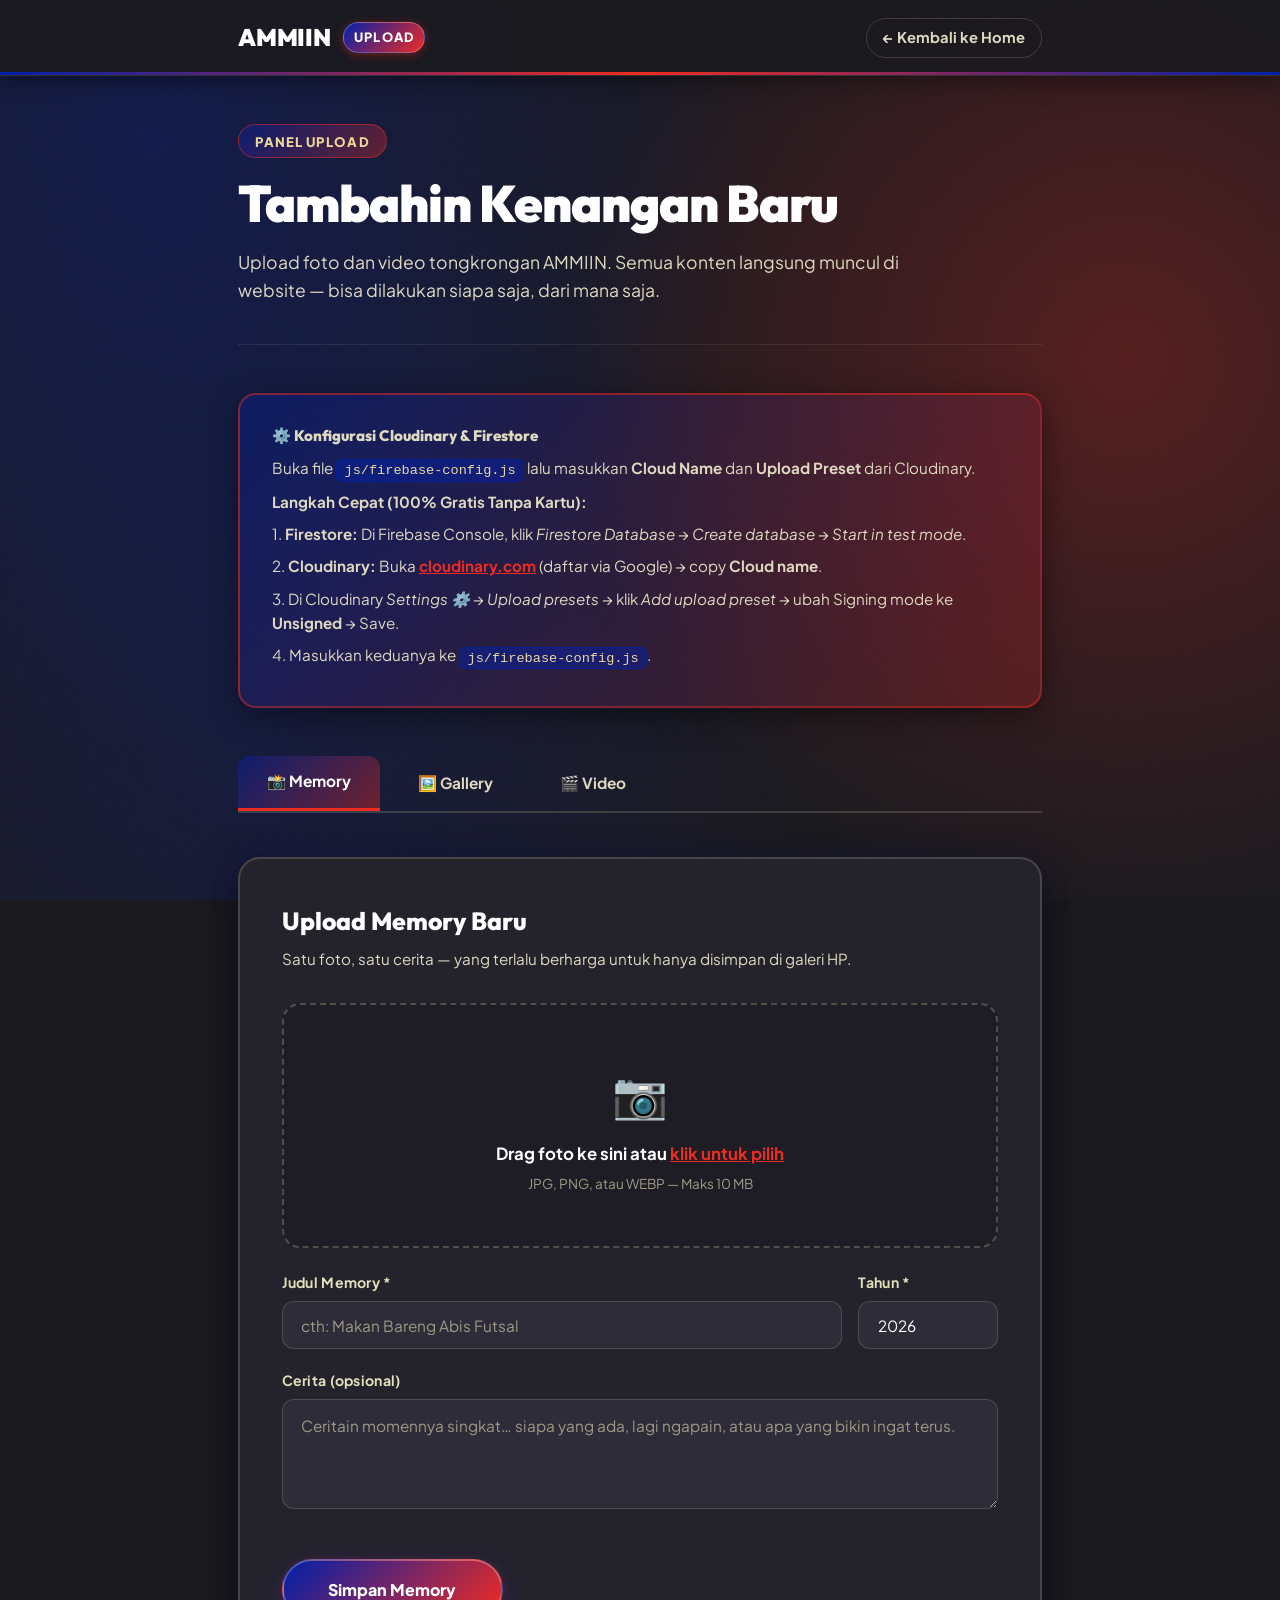
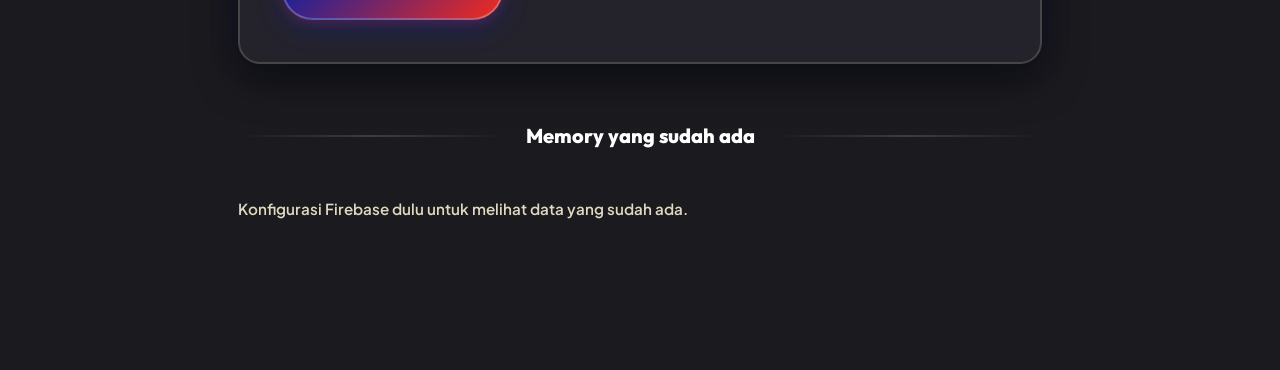
==== upload.html @ b8862fcb "Update AMMIIN: fun design, 5-color palette, edit/delete features, and bug fixes" ====
<!DOCTYPE html>
<html lang="id">
<head>
  <meta charset="UTF-8" />
  <meta name="viewport" content="width=device-width, initial-scale=1.0" />
  <title>Upload — AMMIIN</title>
  <meta name="description" content="Upload foto dan video kenangan AMMIIN." />
  <meta name="robots" content="noindex" />
  <link rel="icon" type="image/png" href="favicon.png" />

  <link rel="preconnect" href="https://fonts.googleapis.com">
  <link rel="preconnect" href="https://fonts.gstatic.com" crossorigin>
  <link href="https://fonts.googleapis.com/css2?family=Outfit:wght@400;500;600;700;800;900&family=Plus+Jakarta+Sans:wght@400;500;600;700;800&display=swap" rel="stylesheet">

  <link rel="stylesheet" href="css/style.css" />
  <link rel="stylesheet" href="css/upload.css" />
</head>
<body>

<div class="grain-overlay" aria-hidden="true"></div>

<!-- ======= TOAST CONTAINER ======= -->
<div class="toast-container" id="toastContainer" aria-live="polite"></div>

<!-- ======= HEADER ======= -->
<header class="upload-header">
  <div class="upload-header-inner">
    <span class="upload-brand">
      AMMIIN <span class="upload-brand-tag">Upload</span>
    </span>
    <a href="index.html" class="back-link">← Kembali ke Home</a>
  </div>
</header>

<!-- ======= MAIN PAGE ======= -->
<div class="upload-page">
  <div class="upload-container">

    <!-- Hero Intro -->
    <div class="upload-hero">
      <p class="upload-hero-kicker">Panel Upload</p>
      <h1 class="upload-hero-title">Tambahin Kenangan Baru</h1>
      <p class="upload-hero-sub">Upload foto dan video tongkrongan AMMIIN. Semua konten langsung muncul di website — bisa dilakukan siapa saja, dari mana saja.</p>
    </div>

    <!-- Setup Banner (muncul kalau belum dikonfigurasi) -->
    <div class="firebase-banner" id="firebaseBanner">
      <p class="firebase-banner-title">⚙️ Konfigurasi Cloudinary & Firestore</p>
      <p>Buka file <code>js/firebase-config.js</code> lalu masukkan <strong>Cloud Name</strong> dan <strong>Upload Preset</strong> dari Cloudinary.</p>
      <p><strong>Langkah Cepat (100% Gratis Tanpa Kartu):</strong></p>
      <p>1. <strong>Firestore:</strong> Di Firebase Console, klik <em>Firestore Database</em> → <em>Create database</em> → <em>Start in test mode</em>.</p>
      <p>2. <strong>Cloudinary:</strong> Buka <a href="https://cloudinary.com" target="_blank" rel="noopener">cloudinary.com</a> (daftar via Google) → copy <strong>Cloud name</strong>.</p>
      <p>3. Di Cloudinary <em>Settings ⚙️</em> → <em>Upload presets</em> → klik <em>Add upload preset</em> → ubah Signing mode ke <strong>Unsigned</strong> → Save.</p>
      <p>4. Masukkan keduanya ke <code>js/firebase-config.js</code>.</p>
    </div>


    <!-- ======= TABS ======= -->
    <nav class="upload-tabs" role="tablist">
      <button class="upload-tab is-active" data-panel="panelMemory" id="tabMemory" role="tab" aria-selected="true">
        📸 Memory
      </button>
      <button class="upload-tab" data-panel="panelGallery" id="tabGallery" role="tab" aria-selected="false">
        🖼️ Gallery
      </button>
      <button class="upload-tab" data-panel="panelVideo" id="tabVideo" role="tab" aria-selected="false">
        🎬 Video
      </button>
    </nav>

    <!-- ======================================================
         PANEL: MEMORY
         ====================================================== -->
    <div class="upload-panel is-active" id="panelMemory" role="tabpanel">

      <div class="form-card">
        <h2 class="form-card-title">Upload Memory Baru</h2>
        <p class="form-card-subtitle">Satu foto, satu cerita — yang terlalu berharga untuk hanya disimpan di galeri HP.</p>

        <form id="memoryForm" novalidate>

          <!-- Dropzone foto -->
          <div class="dropzone" id="memoryDrop" role="button" tabindex="0" aria-label="Klik atau drag foto ke sini">
            <span class="dropzone-icon">📷</span>
            <p class="dropzone-label">Drag foto ke sini atau <strong>klik untuk pilih</strong></p>
            <p class="dropzone-hint">JPG, PNG, atau WEBP &mdash; Maks 10 MB</p>
            <input type="file" id="memoryFile" accept="image/*" hidden aria-hidden="true" />
          </div>

          <!-- Preview foto -->
          <div class="preview-grid" id="memoryPreview"></div>

          <!-- Progress bar -->
          <div class="progress-wrap" id="memoryProgress">
            <div class="progress-track">
              <div class="progress-fill"></div>
            </div>
            <span class="progress-label">0%</span>
          </div>

          <!-- Fields -->
          <div class="form-row">
            <div class="form-group" style="margin-bottom:0;">
              <label class="form-label" for="memoryTitle">Judul Memory *</label>
              <input type="text" id="memoryTitle" class="form-input"
                placeholder="cth: Makan Bareng Abis Futsal" required />
            </div>
            <div class="form-group" style="margin-bottom:0;">
              <label class="form-label" for="memoryYear">Tahun *</label>
              <input type="text" id="memoryYear" class="form-input"
                placeholder="2025" maxlength="4" required />
            </div>
          </div>

          <div class="form-group" style="margin-top:1.2rem;">
            <label class="form-label" for="memoryStory">Cerita (opsional)</label>
            <textarea id="memoryStory" class="form-textarea"
              placeholder="Ceritain momennya singkat… siapa yang ada, lagi ngapain, atau apa yang bikin ingat terus."></textarea>
          </div>

          <button type="submit" class="btn-submit" id="memorySubmit">Simpan Memory</button>
        </form>
      </div>

      <!-- Existing memories -->
      <div class="section-divider">
        <span class="section-divider-label">Memory yang sudah ada</span>
      </div>
      <div class="existing-grid" id="existingMemories">
        <p class="status-text">Memuat…</p>
      </div>
    </div>

    <!-- ======================================================
         PANEL: GALLERY
         ====================================================== -->
    <div class="upload-panel" id="panelGallery" role="tabpanel">

      <div class="form-card">
        <h2 class="form-card-title">Upload Foto ke Gallery</h2>
        <p class="form-card-subtitle">Bisa upload banyak foto sekaligus. Cocok buat foto-foto candid yang gak punya cerita panjang.</p>

        <form id="galleryForm" novalidate>

          <div class="dropzone" id="galleryDrop" role="button" tabindex="0" aria-label="Klik atau drag foto ke sini">
            <span class="dropzone-icon">🖼️</span>
            <p class="dropzone-label">Drag foto ke sini atau <strong>klik untuk pilih</strong></p>
            <p class="dropzone-hint">Bisa pilih banyak sekaligus &mdash; JPG, PNG, WEBP</p>
            <input type="file" id="galleryFile" accept="image/*" multiple hidden aria-hidden="true" />
          </div>

          <div class="preview-grid" id="galleryPreview"></div>

          <div class="progress-wrap" id="galleryProgress">
            <div class="progress-track">
              <div class="progress-fill"></div>
            </div>
            <span class="progress-label">0%</span>
          </div>

          <button type="submit" class="btn-submit" id="gallerySubmit">Simpan ke Gallery</button>
        </form>
      </div>

      <div class="section-divider">
        <span class="section-divider-label">Foto gallery yang sudah ada</span>
      </div>
      <div class="existing-grid" id="existingGallery">
        <p class="status-text">Memuat…</p>
      </div>
    </div>

    <!-- ======================================================
         PANEL: VIDEO
         ====================================================== -->
    <div class="upload-panel" id="panelVideo" role="tabpanel">

      <div class="form-card">
        <h2 class="form-card-title">Upload Video Kenangan</h2>
        <p class="form-card-subtitle">Kompres video sebelum upload supaya lebih cepat. MP4 paling kompatibel.</p>

        <form id="videoForm" novalidate>

          <!-- Video + Poster dropzone side by side -->
          <div class="dropzone-pair">
            <div>
              <p class="dropzone-pair-label">File Video *</p>
              <div class="dropzone" id="videoDrop" role="button" tabindex="0" aria-label="Klik atau drag video ke sini">
                <span class="dropzone-icon">🎬</span>
                <p class="dropzone-label">Drag video atau <strong>klik pilih</strong></p>
                <p class="dropzone-hint">MP4 atau WEBM</p>
                <input type="file" id="videoFile" accept="video/*" hidden aria-hidden="true" />
              </div>
              <div class="preview-grid" id="videoPreview"></div>
            </div>

            <div>
              <p class="dropzone-pair-label">Foto Thumbnail / Poster *</p>
              <div class="dropzone" id="posterDrop" role="button" tabindex="0" aria-label="Klik atau drag poster ke sini">
                <span class="dropzone-icon">🖼️</span>
                <p class="dropzone-label">Drag foto atau <strong>klik pilih</strong></p>
                <p class="dropzone-hint">JPG atau PNG</p>
                <input type="file" id="posterFile" accept="image/*" hidden aria-hidden="true" />
              </div>
              <div class="preview-grid" id="posterPreview"></div>
            </div>
          </div>

          <!-- Progress bar video -->
          <div class="progress-wrap" id="videoProgress">
            <div class="progress-track">
              <div class="progress-fill"></div>
            </div>
            <span class="progress-label">0%</span>
          </div>

          <!-- Fields -->
          <div class="form-row">
            <div class="form-group" style="margin-bottom:0;">
              <label class="form-label" for="videoTitle">Judul Video *</label>
              <input type="text" id="videoTitle" class="form-input"
                placeholder="cth: Ngobrol Malem di Teras" required />
            </div>
            <div class="form-group" style="margin-bottom:0;">
              <label class="form-label" for="videoYear">Tahun *</label>
              <input type="text" id="videoYear" class="form-input"
                placeholder="2025" maxlength="4" required />
            </div>
          </div>

          <div class="form-group" style="margin-top:1.2rem;">
            <label class="form-label" for="videoSynopsis">Sinopsis (opsional)</label>
            <textarea id="videoSynopsis" class="form-textarea"
              placeholder="Ceritain isi videonya singkat…"></textarea>
          </div>

          <button type="submit" class="btn-submit" id="videoSubmit">Simpan Video</button>
        </form>
      </div>

      <div class="section-divider">
        <span class="section-divider-label">Video yang sudah ada</span>
      </div>
      <div class="existing-grid" id="existingVideos">
        <p class="status-text">Memuat…</p>
      </div>
    </div><!-- /panelVideo -->

  </div><!-- /upload-container -->
</div><!-- /upload-page -->

<!-- ======= MODAL: EDIT ITEM ======= -->
<div class="edit-modal" id="editModal" aria-hidden="true">


  <div class="edit-modal-backdrop" id="editModalBackdrop"></div>
  <div class="edit-modal-content">
    <button class="modal-close" id="editModalClose" aria-label="Tutup">&times;</button>
    <h2 class="edit-modal-title">Edit Konten</h2>
    <form id="editForm" class="edit-form">
      <input type="hidden" id="editId" />
      <input type="hidden" id="editCollection" />

      <div class="edit-preview-wrap">
        <img id="editThumb" class="edit-thumb" src="" alt="Thumbnail" />
      </div>

      <div class="form-group" id="editTitleGroup">
        <label class="form-label" for="editTitle">Judul</label>
        <input type="text" id="editTitle" class="form-input" placeholder="Judul kenangan" />
      </div>

      <div class="form-group" id="editYearGroup">
        <label class="form-label" for="editYear">Tahun</label>
        <input type="text" id="editYear" class="form-input" placeholder="2025" maxlength="4" />
      </div>

      <div class="form-group" id="editStoryGroup">
        <label class="form-label" for="editStory">Cerita / Deskripsi</label>
        <textarea id="editStory" class="form-textarea" rows="3" placeholder="Ceritakan kenangannya…"></textarea>
      </div>

      <div class="edit-modal-actions">
        <button type="button" class="btn-cancel" id="editCancelBtn">Batal</button>
        <button type="submit" class="btn-submit" id="editSaveBtn">Simpan Perubahan</button>
      </div>
    </form>
  </div>
</div>

<!-- ======= Firebase SDK (CDN) ======= -->

<script src="https://www.gstatic.com/firebasejs/9.23.0/firebase-app-compat.js"></script>
<script src="https://www.gstatic.com/firebasejs/9.23.0/firebase-firestore-compat.js"></script>
<script src="https://www.gstatic.com/firebasejs/9.23.0/firebase-storage-compat.js"></script>
<script src="js/firebase-config.js"></script>
<script src="js/upload.js"></script>

</body>
</html>
---- css/style.css ----
/* =========================================================
   AMMIIN — Digital Memory Book
   FUN & VIBRANT EDITION
   5-Color Palette:
   1. #0020aa (Cobalt / Electric Royal Blue - Dominan 1)
   2. #f02b20 (Vivid Crimson / Flame Red - Dominan 2)
   3. #ecd899 (Soft Warm Gold / Cream)
   4. #e3dfba (Warm Parchment / Sand Beige)
   5. #1b1a1f (Dark Obsidian / Charcoal Base)
   ========================================================= */
:root {
  /* 5-Color Palette Core */
  --palette-1:        #0020aa; /* Cobalt Blue (Dominan 1) */
  --palette-2:        #f02b20; /* Crimson Red (Dominan 2) */
  --palette-3:        #ecd899; /* Soft Gold / Cream */
  --palette-4:        #e3dfba; /* Warm Parchment */
  --palette-5:        #1b1a1f; /* Obsidian Charcoal Base */

  /* Semantic Theme Tokens */
  --color-bg:         #1b1a1f;
  --color-bg-soft:    #24232c;
  --color-bg-lift:    #2e2c38;

  --color-ink:        #ffffff;
  --color-ink-parch:  #e3dfba;
  --color-ink-dim:    #ded9bf;
  --color-ink-faint:  #9e9a85;

  --color-primary:    #0020aa;
  --color-secondary:  #f02b20;
  --color-accent:     #f02b20;
  --color-accent-blue:#0020aa;
  --color-accent-gold:#ecd899;

  --color-line:       rgba(227, 223, 186, 0.18);
  --color-line-soft:  rgba(227, 223, 186, 0.10);

  /* Fun Vibrant Gradients & Shadows */
  --gradient-dominant:     linear-gradient(135deg, #0020aa 0%, #f02b20 100%);
  --gradient-dominant-rev: linear-gradient(135deg, #f02b20 0%, #0020aa 100%);
  --gradient-card-glow:    linear-gradient(135deg, rgba(0, 32, 170, 0.4), rgba(240, 43, 32, 0.35));
  --shadow-fun:            0 8px 25px rgba(0, 32, 170, 0.4), 0 3px 12px rgba(240, 43, 32, 0.35);
  --shadow-fun-lg:         0 14px 38px rgba(0, 32, 170, 0.55), 0 6px 20px rgba(240, 43, 32, 0.45);

  /* Modern Fun Fonts */
  --font-display: "Outfit", -apple-system, BlinkMacSystemFont, "Segoe UI", sans-serif;
  --font-body:    "Plus Jakarta Sans", -apple-system, BlinkMacSystemFont, "Segoe UI", sans-serif;

  --measure: 680px;
  --gutter: clamp(1.25rem, 4vw, 3rem);

  /* Bouncy Easing for FUN micro-interactions */
  --ease-bounce: cubic-bezier(0.34, 1.56, 0.64, 1);
  --ease-out:    cubic-bezier(0.16, 1, 0.3, 1);
  --dur-fast:    0.28s;
  --dur-med:     0.5s;
  --dur-slow:    0.9s;
}

/* =========================================================
   Reset
   ========================================================= */
*, *::before, *::after { box-sizing: border-box; }
html { scroll-behavior: smooth; }
@media (prefers-reduced-motion: reduce) {
  html { scroll-behavior: auto; }
  * { animation-duration: 0.01ms !important; animation-iteration-count: 1 !important; transition-duration: 0.01ms !important; }
}

body, h1, h2, h3, p, figure { margin: 0; }
img { max-width: 100%; display: block; }
a { color: inherit; text-decoration: none; }
button { font: inherit; color: inherit; background: none; border: none; cursor: pointer; }
ul { list-style: none; margin: 0; padding: 0; }

body {
  background-color: var(--color-bg);
  background-image: 
    radial-gradient(circle at 12% 15%, rgba(0, 32, 170, 0.32) 0%, transparent 45%),
    radial-gradient(circle at 88% 40%, rgba(240, 43, 32, 0.28) 0%, transparent 45%),
    radial-gradient(circle at 20% 80%, rgba(0, 32, 170, 0.24) 0%, transparent 45%),
    radial-gradient(circle at 80% 90%, rgba(240, 43, 32, 0.22) 0%, transparent 45%);
  background-attachment: fixed;
  color: var(--color-ink);
  font-family: var(--font-body);
  font-size: 16px;
  line-height: 1.6;
  overflow-x: hidden;
  -webkit-font-smoothing: antialiased;
}

.container {
  max-width: 1180px;
  margin: 0 auto;
  padding: 0 var(--gutter);
}

.grain-overlay {
  position: fixed;
  inset: 0;
  pointer-events: none;
  z-index: 500;
  opacity: 0.025;
  mix-blend-mode: overlay;
  background-image: url("data:image/svg+xml,%3Csvg xmlns='http://www.w3.org/2000/svg' width='120' height='120'%3E%3Cfilter id='n'%3E%3CfeTurbulence type='fractalNoise' baseFrequency='0.9' numOctaves='2' stitchTiles='stitch'/%3E%3C/filter%3E%3Crect width='100%25' height='100%25' filter='url(%23n)'/%3E%3C/svg%3E");
}

:focus-visible {
  outline: 3px solid var(--palette-2);
  outline-offset: 3px;
  border-radius: 6px;
}

/* =========================================================
   Typography helpers
   ========================================================= */
.section-head { max-width: var(--measure); margin: 0 0 3rem; }
.section-title {
  font-family: var(--font-display);
  font-weight: 800;
  font-size: clamp(2.3rem, 5vw, 3.4rem);
  letter-spacing: -0.02em;
  color: var(--color-ink);
  margin-bottom: 0.6rem;
  line-height: 1.15;
}
.section-subtitle {
  font-size: 1.1rem;
  color: var(--color-ink-dim);
  max-width: 40ch;
  line-height: 1.5;
}

section { position: relative; padding: clamp(4.5rem, 8vw, 7.5rem) 0; }

/* =========================================================
   Scroll reveal (JS toggles .is-visible)
   ========================================================= */
.scroll-reveal {
  opacity: 0;
  transform: translateY(24px);
  transition: opacity var(--dur-slow) var(--ease-out), transform var(--dur-slow) var(--ease-out);
}
.scroll-reveal.is-visible { opacity: 1; transform: translateY(0); }

/* =========================================================
   SPA — Page routing
   ========================================================= */
.js-spa main > section {
  display: none;
  padding: clamp(3rem, 5vw, 4.5rem) 0 clamp(4rem, 6vw, 6rem);
}
.js-spa main > section.page-active { display: block; }
.js-spa .hero.page-active {
  display: flex;
  height: calc(100svh - 72px);
  min-height: 540px;
  padding: 0 0 clamp(3rem, 7vw, 5.5rem);
}

.js-spa .scroll-reveal {
  opacity: 1 !important;
  transform: none !important;
  transition: opacity var(--dur-med) var(--ease-out) !important;
}

/* =========================================================
   Navigation — Playful Floating Bar
   ========================================================= */
.site-nav {
  position: sticky;
  top: 0;
  left: 0;
  right: 0;
  z-index: 300;
  padding: 1.1rem 0;
  background: rgba(27, 26, 31, 0.90);
  backdrop-filter: blur(16px);
  -webkit-backdrop-filter: blur(16px);
  border-bottom: 1px solid rgba(227, 223, 186, 0.12);
  box-shadow: 0 4px 30px rgba(0, 0, 0, 0.5);
  transition: all var(--dur-fast) var(--ease-out);
}
.site-nav::after {
  content: "";
  position: absolute;
  bottom: 0;
  left: 0;
  right: 0;
  height: 3px;
  background: linear-gradient(90deg, #0020aa 0%, #f02b20 50%, #0020aa 100%);
}
.site-nav.is-scrolled {
  background: rgba(20, 19, 23, 0.98);
  padding: 0.8rem 0;
}

.nav-inner {
  max-width: 1180px;
  margin: 0 auto;
  padding: 0 var(--gutter);
  display: flex;
  align-items: center;
  justify-content: space-between;
}
.nav-brand {
  font-family: var(--font-display);
  font-weight: 900;
  font-size: 1.55rem;
  letter-spacing: -0.01em;
  color: var(--color-ink);
  display: flex;
  align-items: center;
  gap: 0.5rem;
  transition: transform var(--dur-fast) var(--ease-bounce);
}
.nav-brand:hover {
  transform: scale(1.06) rotate(-2deg);
}
.nav-brand::after {
  content: "✨";
  font-size: 1.1rem;
}

.nav-links { display: flex; align-items: center; gap: 1.8rem; }
.nav-link {
  font-size: 0.95rem;
  font-weight: 600;
  color: var(--color-ink-dim);
  position: relative;
  padding: 0.4rem 0.6rem;
  border-radius: 8px;
  transition: all var(--dur-fast) var(--ease-out);
}
.nav-link:hover {
  color: #ffffff;
  background: rgba(255, 255, 255, 0.08);
  transform: translateY(-1px);
}
.nav-link.is-active {
  color: #ffffff;
  background: linear-gradient(135deg, rgba(0, 32, 170, 0.4), rgba(240, 43, 32, 0.35));
  border: 1px solid rgba(240, 43, 32, 0.45);
}

/* Upload link — Fun Pill Button */
.nav-link--upload {
  display: inline-flex;
  align-items: center;
  gap: 0.45rem;
  padding: 0.5rem 1.25rem;
  border-radius: 999px;
  background: linear-gradient(135deg, #0020aa 0%, #f02b20 100%);
  border: 1px solid rgba(255, 255, 255, 0.25);
  color: #ffffff !important;
  font-weight: 700;
  font-size: 0.92rem;
  box-shadow: var(--shadow-fun);
  transition: all var(--dur-fast) var(--ease-bounce);
}
.nav-link--upload:hover {
  transform: translateY(-3px) scale(1.05) rotate(1deg);
  box-shadow: var(--shadow-fun-lg);
}

.nav-toggle {
  display: none;
  flex-direction: column;
  justify-content: center;
  gap: 5px;
  width: 34px;
  height: 34px;
}
.nav-toggle span {
  display: block;
  width: 100%;
  height: 2px;
  border-radius: 999px;
  background: var(--color-ink);
  transition: all var(--dur-fast) var(--ease-out);
}
.nav-toggle[aria-expanded="true"] span:nth-child(1) { transform: translateY(7px) rotate(45deg); }
.nav-toggle[aria-expanded="true"] span:nth-child(2) { opacity: 0; }
.nav-toggle[aria-expanded="true"] span:nth-child(3) { transform: translateY(-7px) rotate(-45deg); }

/* =========================================================
   Hero — High Energy & Cheerful
   ========================================================= */
.hero {
  position: relative;
  height: 100svh;
  min-height: 560px;
  display: flex;
  align-items: flex-end;
  padding: 0 0 clamp(3rem, 8vw, 6rem);
  overflow: hidden;
}
.hero-media { position: absolute; inset: 0; z-index: 0; }
.hero-img {
  width: 100%; height: 100%;
  object-fit: cover;
  background: linear-gradient(160deg, #1b1a1f 0%, #0020aa 50%, #f02b20 100%);
  transform: scale(1.05);
  animation: heroZoom 16s var(--ease-out) forwards;
}
@keyframes heroZoom { to { transform: scale(1); } }
.hero-overlay {
  position: absolute; inset: 0;
  background: 
    linear-gradient(0deg, #1b1a1f 0%, rgba(27, 26, 31, 0.7) 40%, rgba(0, 32, 170, 0.4) 100%),
    radial-gradient(circle at 85% 25%, rgba(240, 43, 32, 0.45) 0%, transparent 60%);
}

.hero-content {
  position: relative;
  z-index: 2;
  max-width: 1180px;
  width: 100%;
  margin: 0 auto;
  padding: 0 var(--gutter);
}
.hero-kicker {
  display: inline-flex;
  align-items: center;
  gap: 0.55rem;
  font-size: 0.85rem;
  font-weight: 700;
  letter-spacing: 0.08em;
  color: var(--palette-3);
  margin-bottom: 1.2rem;
  text-transform: uppercase;
  background: linear-gradient(135deg, rgba(0, 32, 170, 0.45), rgba(240, 43, 32, 0.4));
  border: 1.5px solid rgba(240, 43, 32, 0.5);
  padding: 0.4rem 1.15rem;
  border-radius: 999px;
  box-shadow: 0 4px 15px rgba(0, 32, 170, 0.3);
}
.hero-title {
  font-family: var(--font-display);
  font-weight: 900;
  font-size: clamp(3.8rem, 13vw, 8.5rem);
  line-height: 0.95;
  letter-spacing: -0.03em;
  color: #ffffff;
  margin-bottom: 1.4rem;
  text-shadow: 0 4px 20px rgba(0, 0, 0, 0.5);
}
.hero-subtitle {
  max-width: 36ch;
  font-size: clamp(1.05rem, 1.8vw, 1.35rem);
  font-weight: 500;
  color: var(--color-ink-parch);
  margin-bottom: 2.4rem;
  line-height: 1.55;
}
.hero-cta {
  display: inline-flex;
  align-items: center;
  gap: 0.9rem;
  font-size: 1.05rem;
  font-weight: 700;
  color: #ffffff;
  padding: 1.05rem 2.5rem;
  border-radius: 999px;
  background: linear-gradient(135deg, #0020aa 0%, #f02b20 100%);
  border: 2px solid rgba(255, 255, 255, 0.25);
  box-shadow: var(--shadow-fun);
  transition: all var(--dur-fast) var(--ease-bounce);
}
.hero-cta:hover {
  transform: translateY(-4px) scale(1.04) rotate(-0.5deg);
  box-shadow: var(--shadow-fun-lg);
  gap: 1.2rem;
}
.hero-cta-arrow {
  display: inline-block;
  font-size: 1.2rem;
  animation: bounceRight 1.5s ease-in-out infinite;
  color: #ffffff;
}
@keyframes bounceRight {
  0%, 100% { transform: translateX(0); }
  50% { transform: translateX(6px); }
}

.reveal-on-load > * {
  opacity: 0;
  transform: translateY(22px);
  animation: heroReveal var(--dur-slow) var(--ease-out) forwards;
}
.reveal-on-load .hero-kicker  { animation-delay: 0.15s; }
.reveal-on-load .hero-title   { animation-delay: 0.3s; }
.reveal-on-load .hero-subtitle{ animation-delay: 0.55s; }
.reveal-on-load .hero-cta     { animation-delay: 0.8s; }
@keyframes heroReveal { to { opacity: 1; transform: translateY(0); } }

/* =========================================================
   Introduction
   ========================================================= */
.intro { padding: clamp(5rem, 12vw, 8rem) 0; }
.intro-text {
  font-family: var(--font-display);
  font-weight: 700;
  font-size: clamp(1.8rem, 3.8vw, 3rem);
  line-height: 1.35;
  max-width: 22ch;
  color: var(--color-ink);
}
.intro-text em {
  font-style: normal;
  font-weight: 800;
  background: linear-gradient(135deg, #f02b20 20%, #ecd899 80%);
  -webkit-background-clip: text;
  -webkit-text-fill-color: transparent;
  text-decoration: underline;
  text-decoration-color: var(--palette-2);
}

/* =========================================================
   Memories — Playful Cards with Tilt Hover
   ========================================================= */
.memory-grid {
  display: grid;
  grid-template-columns: repeat(3, 1fr);
  gap: 1.8rem;
}
.memory-card {
  position: relative;
  border-radius: 18px;
  overflow: hidden;
  cursor: pointer;
  background: var(--color-bg-soft);
  border: 1.5px solid rgba(227, 223, 186, 0.15);
  box-shadow: 0 8px 24px rgba(0, 0, 0, 0.35);
  transition: all var(--dur-fast) var(--ease-bounce);
}
.memory-card:nth-child(even):hover {
  transform: translateY(-8px) scale(1.02) rotate(1.2deg);
  border-color: rgba(240, 43, 32, 0.7);
  box-shadow: var(--shadow-fun-lg);
}
.memory-card:nth-child(odd):hover {
  transform: translateY(-8px) scale(1.02) rotate(-1.2deg);
  border-color: rgba(0, 32, 170, 0.7);
  box-shadow: var(--shadow-fun-lg);
}
.memory-card-media {
  position: relative;
  aspect-ratio: 4 / 5;
  overflow: hidden;
}
.memory-card-img {
  width: 100%; height: 100%;
  object-fit: cover;
  background: linear-gradient(160deg, #2e2c38, #1b1a1f);
  transition: transform 0.6s var(--ease-out);
}
.memory-card:hover .memory-card-img { transform: scale(1.08); }

.memory-card-scrim {
  position: absolute; inset: 0;
  background: linear-gradient(0deg, rgba(27, 26, 31, 0.92) 0%, rgba(27, 26, 31, 0.35) 30%, transparent 60%);
  pointer-events: none;
}

.memory-card-info {
  position: absolute; left: 0; right: 0; bottom: 0;
  padding: 1.4rem 1.4rem;
}
.memory-card-year {
  display: inline-block;
  font-size: 0.78rem;
  font-weight: 700;
  color: #ffffff;
  background: var(--palette-2);
  padding: 0.2rem 0.65rem;
  border-radius: 999px;
  margin-bottom: 0.45rem;
  letter-spacing: 0.04em;
  box-shadow: 0 2px 8px rgba(240, 43, 32, 0.5);
}
.memory-card-title {
  font-family: var(--font-display);
  font-size: 1.35rem;
  font-weight: 700;
  color: #ffffff;
  line-height: 1.25;
}

/* =========================================================
   Story / Timeline — Fun Milestones
   ========================================================= */
.timeline { position: relative; padding-left: clamp(1.5rem, 6vw, 4rem); }
.timeline-line {
  position: absolute;
  left: 0; top: 12px; bottom: 12px;
  width: 3px;
  border-radius: 999px;
  background: linear-gradient(180deg, #0020aa 0%, #f02b20 50%, #0020aa 100%);
  box-shadow: 0 0 10px rgba(240, 43, 32, 0.4);
}
.timeline-item { position: relative; padding: 0 0 3.4rem 2.5rem; max-width: 48ch; }
.timeline-item:last-child { padding-bottom: 0; }
.timeline-item::before {
  content: "";
  position: absolute;
  left: -8px; top: 6px;
  width: 15px; height: 15px;
  border-radius: 50%;
  background: #f02b20;
  border: 3px solid #ffffff;
  box-shadow: 0 0 0 4px #0020aa, 0 0 16px rgba(240, 43, 32, 0.8);
}
.timeline-year {
  display: inline-block;
  font-family: var(--font-display);
  font-weight: 800;
  color: var(--palette-3);
  font-size: 1.15rem;
  margin-bottom: 0.35rem;
  background: rgba(0, 32, 170, 0.3);
  padding: 0.15rem 0.75rem;
  border-radius: 999px;
  border: 1px solid rgba(0, 32, 170, 0.5);
}
.timeline-title {
  font-family: var(--font-display);
  font-size: 1.75rem;
  font-weight: 800;
  margin-bottom: 0.5rem;
  color: #ffffff;
}
.timeline-text {
  color: var(--color-ink-dim);
  font-size: 1.02rem;
  line-height: 1.6;
}

/* =========================================================
   Transition
   ========================================================= */
.transition-section {
  text-align: center;
  padding: clamp(6rem, 14vw, 9rem) 0;
}
.transition-line {
  font-family: var(--font-display);
  font-size: clamp(2rem, 5vw, 3.4rem);
  font-weight: 700;
  color: var(--color-ink-faint);
  line-height: 1.25;
}
.transition-line--emphasis {
  color: #ffffff;
  font-weight: 800;
  margin-top: 0.3rem;
  background: linear-gradient(135deg, #0020aa 0%, #f02b20 100%);
  -webkit-background-clip: text;
  -webkit-text-fill-color: transparent;
}

/* =========================================================
   People — Cheerful Cards
   ========================================================= */
.member-grid {
  display: grid;
  grid-template-columns: repeat(auto-fill, minmax(240px, 1fr));
  gap: 1.8rem;
}
.member-card {
  cursor: pointer;
  background: var(--color-bg-soft);
  border-radius: 18px;
  overflow: hidden;
  padding: 0.9rem;
  border: 1.5px solid var(--color-line-soft);
  box-shadow: 0 6px 20px rgba(0, 0, 0, 0.35);
  transition: all var(--dur-fast) var(--ease-bounce);
}
.member-card:hover {
  transform: translateY(-8px) scale(1.03) rotate(1deg);
  border-color: rgba(0, 32, 170, 0.6);
  box-shadow: var(--shadow-fun-lg);
}
.member-card-media {
  position: relative;
  aspect-ratio: 3 / 4;
  overflow: hidden;
  border-radius: 14px;
  background: var(--color-bg-lift);
  margin-bottom: 0.9rem;
}
.member-card-img {
  width: 100%; height: 100%;
  object-fit: cover;
  transition: transform 0.6s var(--ease-out);
}
.member-card:hover .member-card-img { transform: scale(1.08); }
.member-card-scrim {
  position: absolute; inset: auto 0 0 0;
  height: 60%;
  background: linear-gradient(0deg, rgba(27, 26, 31, 0.85), transparent);
}
.member-card-quote {
  position: absolute; left: 1rem; right: 1rem; bottom: 1rem;
  font-family: var(--font-display);
  font-weight: 600;
  font-size: 0.95rem;
  color: var(--palette-3);
  opacity: 0;
  transform: translateY(8px);
  transition: all var(--dur-fast) var(--ease-out);
}
.member-card:hover .member-card-quote { opacity: 1; transform: translateY(0); }
.member-card-name {
  font-family: var(--font-display);
  font-size: 1.3rem;
  font-weight: 800;
  color: #ffffff;
  padding: 0 0.4rem;
}
.member-card-role {
  font-size: 0.88rem;
  font-weight: 600;
  color: var(--palette-2);
  margin-top: 0.2rem;
  padding: 0 0.4rem;
}

/* =========================================================
   Video Kenangan — Pulsing Gate & Cards
   ========================================================= */
.video-gate {
  position: relative;
  height: clamp(320px, 46vw, 480px);
  border-radius: 22px;
  overflow: hidden;
  display: flex;
  align-items: center;
  justify-content: center;
  cursor: pointer;
  isolation: isolate;
  border: 2px solid rgba(227, 223, 186, 0.18);
  box-shadow: 0 12px 35px rgba(0, 0, 0, 0.5);
  transition: all var(--dur-fast) var(--ease-bounce);
}
.video-gate:hover {
  transform: scale(1.02);
  border-color: rgba(240, 43, 32, 0.6);
  box-shadow: var(--shadow-fun-lg);
}
.video-gate-bg {
  position: absolute; inset: 0;
  width: 100%; height: 100%;
  object-fit: cover;
  filter: blur(1px);
  transform: scale(1.02);
  transition: transform 1.2s var(--ease-out);
}
.video-gate:hover .video-gate-bg { transform: scale(1.08); }
.video-gate-scrim {
  position: absolute; inset: 0;
  background: 
    linear-gradient(180deg, rgba(27, 26, 31, 0.55) 0%, rgba(27, 26, 31, 0.88) 100%),
    radial-gradient(circle at center, rgba(0, 32, 170, 0.4) 0%, transparent 70%);
}
.video-gate-btn {
  position: relative;
  z-index: 1;
  display: inline-flex;
  align-items: center;
  gap: 1rem;
  padding: 1.2rem 2.6rem;
  border: 2px solid rgba(255, 255, 255, 0.3);
  border-radius: 999px;
  background: linear-gradient(135deg, #0020aa 0%, #f02b20 100%);
  color: #ffffff;
  font-size: 1.15rem;
  font-weight: 800;
  letter-spacing: 0.02em;
  box-shadow: var(--shadow-fun);
  transition: all var(--dur-fast) var(--ease-bounce);
}
.video-gate-btn:hover {
  transform: scale(1.06) rotate(1deg);
  box-shadow: var(--shadow-fun-lg);
  border-color: rgba(255, 255, 255, 0.5);
}
.video-gate-icon {
  display: inline-flex;
  align-items: center;
  justify-content: center;
  width: 38px; height: 38px;
  border-radius: 50%;
  background: #ffffff;
  color: #0020aa;
  font-size: 0.95rem;
  padding-left: 3px;
  box-shadow: 0 2px 10px rgba(0, 0, 0, 0.4);
}
.video-gate.is-hidden { display: none; }

.video-grid {
  display: none;
  grid-template-columns: repeat(3, 1fr);
  gap: 1.8rem;
}
.video-grid.is-visible {
  display: grid;
  animation: fadeUp var(--dur-slow) var(--ease-out);
}
@keyframes fadeUp { from { opacity: 0; transform: translateY(18px); } to { opacity: 1; transform: translateY(0); } }

.video-card { cursor: pointer; }
.video-card-media {
  position: relative;
  aspect-ratio: 4 / 5;
  border-radius: 18px;
  overflow: hidden;
  background: var(--color-bg-soft);
  border: 1.5px solid var(--color-line-soft);
  margin-bottom: 0.9rem;
  transition: all var(--dur-fast) var(--ease-bounce);
}
.video-card:hover .video-card-media {
  transform: translateY(-6px) scale(1.02);
  border-color: rgba(0, 32, 170, 0.6);
  box-shadow: var(--shadow-fun-lg);
}
.video-card-poster {
  width: 100%; height: 100%;
  object-fit: cover;
  transition: transform 0.6s var(--ease-out);
}
.video-card:hover .video-card-poster { transform: scale(1.08); }
.video-card-scrim {
  position: absolute; inset: 0;
  background: linear-gradient(0deg, rgba(27, 26, 31, 0.85) 0%, transparent 45%);
  pointer-events: none;
}

.video-card-play {
  position: absolute;
  top: 50%; left: 50%;
  transform: translate(-50%, -50%);
  width: 58px; height: 58px;
  border-radius: 50%;
  background: linear-gradient(135deg, #0020aa 0%, #f02b20 100%);
  border: 2px solid rgba(255, 255, 255, 0.4);
  display: flex; align-items: center; justify-content: center;
  color: #ffffff;
  font-size: 1.1rem;
  padding-left: 3px;
  box-shadow: 0 4px 20px rgba(0, 32, 170, 0.55);
  transition: all var(--dur-fast) var(--ease-bounce);
}
.video-card:hover .video-card-play {
  transform: translate(-50%, -50%) scale(1.2) rotate(6deg);
  box-shadow: 0 8px 30px rgba(240, 43, 32, 0.7);
}
.video-card-title {
  font-family: var(--font-display);
  font-size: 1.25rem;
  font-weight: 800;
  margin-bottom: 0.35rem;
  color: #ffffff;
}
.video-card-synopsis {
  font-size: 0.94rem;
  color: var(--color-ink-dim);
  line-height: 1.55;
}

/* Video modal */
.video-modal-content {
  position: relative;
  max-width: 640px;
  width: 100%;
  max-height: 90vh;
  overflow-y: auto;
  background: var(--color-bg-soft);
  border-radius: 20px;
  border: 2px solid var(--color-line);
  box-shadow: 0 24px 70px rgba(0, 0, 0, 0.8), 0 0 40px rgba(0, 32, 170, 0.25);
  transform: translateY(24px) scale(0.96);
  opacity: 0;
  transition: transform var(--dur-med) var(--ease-bounce), opacity var(--dur-med) var(--ease-out);
}
.video-modal.is-open .video-modal-content { transform: translateY(0) scale(1); opacity: 1; }
.video-modal-player { width: 100%; background: #000; border-radius: 18px 18px 0 0; overflow: hidden; }
.video-modal-player video { width: 100%; max-height: 70vh; display: block; }
.video-modal-caption { padding: 1.6rem 2rem 2rem; }
.video-modal-date {
  display: inline-block;
  font-size: 0.82rem;
  font-weight: 700;
  color: #ffffff;
  background: var(--palette-2);
  padding: 0.2rem 0.75rem;
  border-radius: 999px;
  margin-bottom: 0.5rem;
}
.video-modal-title { font-family: var(--font-display); font-size: 1.65rem; font-weight: 800; margin-bottom: 0.6rem; color: #ffffff; }
.video-modal-story { color: var(--color-ink-dim); font-size: 1.02rem; line-height: 1.6; }
.video-modal-fallback {
  margin-top: 1rem;
  padding-top: 1rem;
  border-top: 1px solid var(--color-line-soft);
  font-size: 0.88rem;
  color: var(--color-ink-faint);
}
.video-modal-fallback a { color: var(--palette-2); font-weight: 700; }

/* =========================================================
   Gallery — Bubbly Masonry
   ========================================================= */
.gallery-grid {
  column-count: 3;
  column-gap: 1.4rem;
}
.gallery-item {
  break-inside: avoid;
  margin-bottom: 1.4rem;
  border-radius: 16px;
  overflow: hidden;
  cursor: pointer;
  position: relative;
  border: 2px solid var(--color-line-soft);
  box-shadow: 0 6px 20px rgba(0, 0, 0, 0.35);
  transition: all var(--dur-fast) var(--ease-bounce);
}
.gallery-item:hover {
  border-color: rgba(240, 43, 32, 0.6);
  transform: translateY(-6px) scale(1.02) rotate(1deg);
  box-shadow: var(--shadow-fun-lg);
}
.gallery-item img {
  width: 100%;
  display: block;
  background: linear-gradient(160deg, #2e2c38, #1b1a1f);
  transition: transform 0.6s var(--ease-out);
}
.gallery-item:hover img { transform: scale(1.06); }

/* =========================================================
   Closing
   ========================================================= */
.closing { text-align: center; padding: clamp(6rem, 14vw, 9rem) 0; }
.closing-line {
  font-family: var(--font-display);
  font-size: clamp(1.6rem, 3.8vw, 2.4rem);
  font-weight: 700;
  color: var(--color-ink-dim);
  line-height: 1.4;
}
.closing-brand {
  font-family: var(--font-display);
  font-size: clamp(3.2rem, 9vw, 6rem);
  font-weight: 900;
  color: var(--color-ink);
  margin: 1.5rem 0 1.5rem;
  background: linear-gradient(135deg, #ffffff 10%, #ecd899 50%, #f02b20 100%);
  -webkit-background-clip: text;
  -webkit-text-fill-color: transparent;
  letter-spacing: -0.02em;
}
.closing-note {
  max-width: 48ch;
  margin: 0 auto;
  color: var(--color-ink-faint);
  font-size: 1.05rem;
}

/* =========================================================
   Footer
   ========================================================= */
.site-footer { border-top: 1px solid var(--color-line-soft); padding: 3rem 0; }
.footer-inner { text-align: center; }
.footer-brand { font-family: var(--font-display); font-weight: 800; font-size: 1.3rem; margin-bottom: 0.4rem; color: #ffffff; }
.footer-tagline { font-size: 0.9rem; color: var(--color-ink-faint); margin-bottom: 0.3rem; }
.footer-year { font-size: 0.82rem; color: var(--color-ink-faint); }

/* =========================================================
   Modals — Shared
   ========================================================= */
.lightbox, .member-modal, .video-modal {
  position: fixed; inset: 0;
  z-index: 1000;
  display: flex;
  align-items: center;
  justify-content: center;
  padding: 2rem;
  visibility: hidden;
  opacity: 0;
  pointer-events: none;
  transition: opacity var(--dur-fast) var(--ease-out), visibility var(--dur-fast) var(--ease-out);
}
.lightbox.is-open, .member-modal.is-open, .video-modal.is-open {
  visibility: visible;
  opacity: 1;
  pointer-events: auto;
}
.lightbox-backdrop {
  position: absolute; inset: 0;
  background: rgba(27, 26, 31, 0.92);
  backdrop-filter: blur(10px);
}

.modal-close {
  position: absolute;
  top: -0.5rem; right: -0.5rem;
  width: 44px; height: 44px;
  display: flex; align-items: center; justify-content: center;
  font-size: 1.6rem;
  font-weight: 700;
  color: #ffffff;
  background: var(--palette-2);
  border-radius: 50%;
  border: 2px solid #ffffff;
  box-shadow: 0 4px 15px rgba(240, 43, 32, 0.6);
  transition: all var(--dur-fast) var(--ease-bounce);
  z-index: 2;
}
.modal-close:hover {
  transform: rotate(90deg) scale(1.15);
  background: #0020aa;
  box-shadow: 0 4px 18px rgba(0, 32, 170, 0.7);
}

/* Lightbox */
.lightbox-content {
  position: relative;
  max-width: 900px;
  width: 100%;
  max-height: 88vh;
  overflow-y: auto;
  transform: translateY(24px) scale(0.96);
  opacity: 0;
  transition: transform var(--dur-med) var(--ease-bounce), opacity var(--dur-med) var(--ease-out);
  background: var(--color-bg-soft);
  border-radius: 20px;
  border: 2px solid var(--color-line);
  box-shadow: 0 24px 70px rgba(0, 0, 0, 0.8), 0 0 40px rgba(0, 32, 170, 0.25);
}
.lightbox.is-open .lightbox-content { transform: translateY(0) scale(1); opacity: 1; }
.lightbox-img {
  width: 100%;
  max-height: 60vh;
  object-fit: cover;
  border-radius: 18px 18px 0 0;
  background: linear-gradient(160deg, #2e2c38, #1b1a1f);
}
.lightbox-caption { padding: 1.6rem 2rem 2rem; }
.lightbox-header-row, .video-modal-header-row {
  display: flex;
  align-items: flex-start;
  justify-content: space-between;
  gap: 1rem;
  margin-bottom: 0.6rem;
}
.lightbox-date {
  display: inline-block;
  font-size: 0.82rem;
  font-weight: 700;
  color: #ffffff;
  background: var(--palette-2);
  padding: 0.2rem 0.75rem;
  border-radius: 999px;
  margin-bottom: 0.35rem;
}
.lightbox-title { font-family: var(--font-display); font-size: 1.75rem; font-weight: 800; color: #ffffff; }
.lightbox-story { color: var(--color-ink-dim); max-width: 60ch; line-height: 1.65; font-size: 1.02rem; }

/* Modal action buttons (Edit / Hapus) */
.modal-actions {
  display: flex;
  align-items: center;
  gap: 0.6rem;
  flex-shrink: 0;
}
.btn-action {
  display: inline-flex;
  align-items: center;
  gap: 0.4rem;
  padding: 0.48rem 1rem;
  border-radius: 999px;
  font-size: 0.86rem;
  font-family: var(--font-body);
  font-weight: 700;
  cursor: pointer;
  transition: all var(--dur-fast) var(--ease-bounce);
}
.btn-action--edit {
  background: rgba(0, 32, 170, 0.35);
  border: 1.5px solid rgba(0, 32, 170, 0.8);
  color: #c0d2ff;
}
.btn-action--edit:hover {
  background: #0020aa;
  border-color: #0020aa;
  color: #ffffff;
  transform: translateY(-2px) scale(1.06);
  box-shadow: 0 4px 18px rgba(0, 32, 170, 0.7);
}
.btn-action--delete {
  background: rgba(240, 43, 32, 0.3);
  border: 1.5px solid rgba(240, 43, 32, 0.8);
  color: #ffc2bd;
}
.btn-action--delete:hover {
  background: #f02b20;
  border-color: #f02b20;
  color: #ffffff;
  transform: translateY(-2px) scale(1.06);
  box-shadow: 0 4px 18px rgba(240, 43, 32, 0.7);
}

/* Site Edit Modal */
.site-edit-modal {
  position: fixed;
  inset: 0;
  z-index: 2000;
  display: flex;
  align-items: center;
  justify-content: center;
  padding: 1.5rem;
  visibility: hidden;
  opacity: 0;
  pointer-events: none;
  transition: opacity var(--dur-fast) var(--ease-out), visibility var(--dur-fast) var(--ease-out);
}
.site-edit-modal.is-open {
  visibility: visible;
  opacity: 1;
  pointer-events: auto;
}
.site-edit-content {
  position: relative;
  max-width: 500px;
  width: 100%;
  background: var(--color-bg-soft);
  border: 2px solid var(--color-line);
  border-radius: 22px;
  padding: 2.2rem 2rem 2rem;
  box-shadow: 0 24px 70px rgba(0, 0, 0, 0.8), 0 0 35px rgba(0, 32, 170, 0.25);
  transform: translateY(18px) scale(0.96);
  transition: transform var(--dur-med) var(--ease-bounce);
}
.site-edit-modal.is-open .site-edit-content { transform: translateY(0) scale(1); }
.site-edit-title {
  font-family: var(--font-display);
  font-size: 1.6rem;
  font-weight: 800;
  color: #ffffff;
  margin-bottom: 1.4rem;
}
.site-edit-modal .form-group { margin-bottom: 1.1rem; }
.site-edit-modal .form-label {
  display: block;
  font-size: 0.86rem;
  color: var(--palette-4);
  letter-spacing: 0.02em;
  margin-bottom: 0.4rem;
  font-weight: 700;
}
.site-edit-modal .form-input,
.site-edit-modal .form-textarea {
  width: 100%;
  background: var(--color-bg-lift);
  border: 1.5px solid var(--color-line);
  color: var(--color-ink);
  border-radius: 12px;
  padding: 0.85rem 1rem;
  font-size: 0.96rem;
  font-family: var(--font-body);
  transition: all var(--dur-fast) var(--ease-out);
}
.site-edit-modal .form-input:focus,
.site-edit-modal .form-textarea:focus {
  outline: none;
  border-color: #0020aa;
  box-shadow: 0 0 0 4px rgba(0, 32, 170, 0.35), 0 0 14px rgba(240, 43, 32, 0.2);
}
.site-edit-actions {
  display: flex;
  justify-content: flex-end;
  gap: 0.8rem;
  margin-top: 1.6rem;
}
.site-edit-modal .btn-cancel {
  padding: 0.8rem 1.5rem;
  background: transparent;
  border: 1.5px solid var(--color-line);
  color: var(--color-ink-dim);
  border-radius: 999px;
  font-size: 0.92rem;
  font-weight: 700;
  cursor: pointer;
  transition: all var(--dur-fast) var(--ease-bounce);
}
.site-edit-modal .btn-cancel:hover { background: rgba(255, 255, 255, 0.08); color: #ffffff; transform: translateY(-2px); }
.site-edit-modal .btn-submit {
  padding: 0.8rem 1.8rem;
  background: linear-gradient(135deg, #0020aa 0%, #f02b20 100%);
  color: #ffffff;
  font-weight: 800;
  border: none;
  border-radius: 999px;
  font-size: 0.92rem;
  cursor: pointer;
  box-shadow: var(--shadow-fun);
  transition: all var(--dur-fast) var(--ease-bounce);
}
.site-edit-modal .btn-submit:hover {
  box-shadow: var(--shadow-fun-lg);
  transform: translateY(-3px) scale(1.04);
}

/* Member modal */
.member-modal-content {
  position: relative;
  max-width: 780px;
  width: 100%;
  max-height: 88vh;
  overflow-y: auto;
  display: grid;
  grid-template-columns: 1fr 1.1fr;
  background: var(--color-bg-soft);
  border-radius: 22px;
  border: 2px solid var(--color-line);
  box-shadow: 0 24px 70px rgba(0, 0, 0, 0.8), 0 0 40px rgba(0, 32, 170, 0.25);
  transform: translateY(24px) scale(0.96);
  opacity: 0;
  transition: transform var(--dur-med) var(--ease-bounce), opacity var(--dur-med) var(--ease-out);
}
.member-modal.is-open .member-modal-content { transform: translateY(0) scale(1); opacity: 1; }
.member-modal-media { overflow: hidden; border-radius: 20px 0 0 20px; }
.member-modal-img {
  width: 100%; height: 100%;
  object-fit: cover;
  min-height: 260px;
  background: linear-gradient(160deg, #2e2c38, #1b1a1f);
}
.member-modal-info { padding: 2.2rem 2rem; display: flex; flex-direction: column; justify-content: center; }
.member-modal-role {
  display: inline-block;
  font-size: 0.85rem;
  font-weight: 700;
  color: #ffffff;
  background: var(--palette-2);
  padding: 0.25rem 0.8rem;
  border-radius: 999px;
  margin-bottom: 0.6rem;
  width: fit-content;
}
.member-modal-name { font-family: var(--font-display); font-size: 2.2rem; font-weight: 900; margin-bottom: 0.9rem; color: #ffffff; }
.member-modal-quote {
  font-family: var(--font-display);
  font-weight: 700;
  font-size: 1.25rem;
  color: var(--palette-3);
  margin-bottom: 1.2rem;
  border-left: 3px solid var(--palette-2);
  padding-left: 1rem;
}
.member-modal-desc { color: var(--color-ink-dim); font-size: 1.02rem; line-height: 1.6; }

/* =========================================================
   Responsive
   ========================================================= */
@media (max-width: 860px) {
  .member-modal-content { grid-template-columns: 1fr; }
  .member-modal-media { border-radius: 20px 20px 0 0; }
  .member-modal-img { min-height: 220px; }
  .gallery-grid { column-count: 2; }
  .video-grid { grid-template-columns: repeat(2, 1fr); }
}

@media (max-width: 720px) {
  .nav-links {
    position: fixed;
    top: 0; right: 0;
    height: 100vh;
    width: min(78vw, 320px);
    background: var(--color-bg-soft);
    border-left: 2px solid var(--color-line);
    flex-direction: column;
    justify-content: center;
    align-items: flex-start;
    gap: 1.6rem;
    padding: 2rem clamp(1.5rem, 6vw, 2.5rem);
    transform: translateX(100%);
    transition: transform var(--dur-med) var(--ease-bounce);
  }
  .nav-links.is-open { transform: translateX(0); }
  .nav-toggle { display: flex; }

  .memory-grid { grid-template-columns: 1fr; }
  .gallery-grid { column-count: 1; }
  .video-grid { grid-template-columns: 1fr; }
  .video-gate-btn { padding: 1rem 1.8rem; font-size: 1rem; }

  .timeline { padding-left: 1.2rem; }
  .timeline-item { padding-left: 1.8rem; }
}

@media (max-width: 480px) {
  .hero-content { padding: 0 1.25rem; }
  section { padding: 3.5rem 0; }
}
---- css/upload.css ----
/* ============================================================
   AMMIIN — upload.css
   FUN & VIBRANT EDITION
   Palette:
   1. #0020aa (Cobalt / Electric Royal Blue - Dominan 1)
   2. #f02b20 (Crimson Red - Dominan 2)
   3. #ecd899 (Soft Warm Gold / Cream)
   4. #e3dfba (Warm Parchment / Sand Beige)
   5. #1b1a1f (Dark Obsidian / Charcoal Base)
   ============================================================ */

/* ── PAGE WRAPPER ─────────────────────────────────────────── */
.upload-page {
  min-height: 100vh;
  padding-bottom: 8rem;
  background-color: var(--color-bg);
  background-image: 
    radial-gradient(circle at 12% 15%, rgba(0, 32, 170, 0.32) 0%, transparent 45%),
    radial-gradient(circle at 88% 40%, rgba(240, 43, 32, 0.28) 0%, transparent 45%),
    radial-gradient(circle at 20% 80%, rgba(0, 32, 170, 0.22) 0%, transparent 45%);
  background-attachment: fixed;
}

/* ── UPLOAD HEADER ────────────────────────────────────────── */
.upload-header {
  position: sticky;
  top: 0;
  z-index: 300;
  background: rgba(27, 26, 31, 0.92);
  backdrop-filter: blur(16px);
  -webkit-backdrop-filter: blur(16px);
  border-bottom: 1px solid rgba(227, 223, 186, 0.12);
  padding: 1.1rem 0;
  box-shadow: 0 4px 25px rgba(0, 0, 0, 0.45);
}
.upload-header::after {
  content: "";
  position: absolute;
  bottom: 0;
  left: 0;
  right: 0;
  height: 3px;
  background: linear-gradient(90deg, #0020aa 0%, #f02b20 50%, #0020aa 100%);
}

.upload-header-inner {
  max-width: 900px;
  margin: 0 auto;
  padding: 0 var(--gutter);
  display: flex;
  align-items: center;
  justify-content: space-between;
}

.upload-brand {
  font-family: var(--font-display);
  font-weight: 900;
  font-size: 1.5rem;
  color: #ffffff;
  letter-spacing: -0.01em;
  display: flex;
  align-items: center;
}

.upload-brand-tag {
  font-style: normal;
  font-family: var(--font-body);
  font-size: 0.8rem;
  font-weight: 800;
  color: #ffffff;
  letter-spacing: 0.08em;
  text-transform: uppercase;
  margin-left: 0.75rem;
  background: linear-gradient(135deg, #0020aa 0%, #f02b20 100%);
  padding: 0.3em 0.85em;
  border-radius: 999px;
  border: 1px solid rgba(255, 255, 255, 0.25);
  box-shadow: 0 2px 10px rgba(240, 43, 32, 0.4);
}

.back-link {
  display: inline-flex;
  align-items: center;
  gap: 0.45rem;
  font-size: 0.92rem;
  font-weight: 700;
  color: var(--color-ink-dim);
  padding: 0.45rem 1rem;
  border-radius: 999px;
  border: 1.5px solid var(--color-line);
  transition: all var(--dur-fast) var(--ease-bounce);
}

.back-link:hover {
  color: #ffffff;
  border-color: var(--palette-2);
  background: rgba(240, 43, 32, 0.15);
  transform: translateX(-3px);
}

/* ── MAIN CONTAINER ───────────────────────────────────────── */
.upload-container {
  max-width: 900px;
  margin: 0 auto;
  padding: 3rem var(--gutter) 0;
}

/* ── HERO INTRO ───────────────────────────────────────────── */
.upload-hero {
  margin-bottom: 3rem;
  padding-bottom: 2.5rem;
  border-bottom: 1px solid var(--color-line-soft);
}

.upload-hero-kicker {
  display: inline-flex;
  align-items: center;
  gap: 0.45rem;
  font-size: 0.82rem;
  font-weight: 800;
  letter-spacing: 0.08em;
  color: var(--palette-3);
  margin-bottom: 1rem;
  text-transform: uppercase;
  background: linear-gradient(135deg, rgba(0, 32, 170, 0.4), rgba(240, 43, 32, 0.35));
  border: 1.5px solid rgba(240, 43, 32, 0.5);
  padding: 0.35rem 1rem;
  border-radius: 999px;
}

.upload-hero-title {
  font-family: var(--font-display);
  font-size: clamp(2.2rem, 5vw, 3.2rem);
  font-weight: 900;
  line-height: 1.15;
  color: #ffffff;
  margin-bottom: 0.9rem;
  letter-spacing: -0.02em;
}

.upload-hero-sub {
  font-size: 1.1rem;
  color: var(--color-ink-dim);
  max-width: 52ch;
  line-height: 1.6;
}

/* ── FIREBASE SETUP BANNER ────────────────────────────────── */
.firebase-banner {
  display: none;
  background: linear-gradient(135deg, rgba(0, 32, 170, 0.3), rgba(240, 43, 32, 0.2));
  border: 2px solid rgba(240, 43, 32, 0.45);
  border-radius: 18px;
  padding: 1.8rem 2rem;
  margin-bottom: 3rem;
  box-shadow: 0 8px 30px rgba(0, 0, 0, 0.45);
}

.firebase-banner.is-visible { display: block; }

.firebase-banner-title {
  font-family: var(--font-display);
  font-size: 1.25rem;
  font-weight: 800;
  color: var(--palette-3);
  margin-bottom: 1rem;
}

.firebase-banner p {
  font-size: 0.95rem;
  color: var(--color-ink-dim);
  margin-bottom: 0.5rem;
  line-height: 1.6;
}

.firebase-banner code {
  background: rgba(0, 32, 170, 0.45);
  padding: 0.2em 0.55em;
  border-radius: 6px;
  font-size: 0.85rem;
  color: var(--palette-3);
  font-family: monospace;
  border: 1px solid rgba(0, 32, 170, 0.6);
}

.firebase-banner a { color: var(--palette-2); font-weight: 700; text-decoration: underline; }

/* ── TAB NAVIGATION ───────────────────────────────────────── */
.upload-tabs {
  display: flex;
  border-bottom: 2px solid var(--color-line);
  margin-bottom: 2.8rem;
  gap: 0.6rem;
}

.upload-tab {
  padding: 0.85rem 1.8rem;
  font-family: var(--font-body);
  font-size: 0.96rem;
  font-weight: 700;
  color: var(--color-ink-dim);
  border: none;
  border-radius: 12px 12px 0 0;
  background: transparent;
  cursor: pointer;
  transition: all var(--dur-fast) var(--ease-bounce);
  display: flex;
  align-items: center;
  gap: 0.55rem;
}

.upload-tab:hover {
  color: #ffffff;
  background: rgba(255, 255, 255, 0.06);
}

.upload-tab.is-active {
  color: #ffffff;
  background: linear-gradient(135deg, rgba(0, 32, 170, 0.45), rgba(240, 43, 32, 0.4));
  border-bottom: 3px solid var(--palette-2);
}

/* ── TAB PANELS ───────────────────────────────────────────── */
.upload-panel { display: none; }
.upload-panel.is-active { display: block; animation: panelFadeIn 0.35s var(--ease-out); }

@keyframes panelFadeIn {
  from { opacity: 0; transform: translateY(12px); }
  to { opacity: 1; transform: translateY(0); }
}

/* ── FORM CARD ────────────────────────────────────────────── */
.form-card {
  background: var(--color-bg-soft);
  border: 2px solid var(--color-line);
  border-radius: 22px;
  padding: 2.6rem;
  margin-bottom: 2.5rem;
  box-shadow: 0 14px 40px rgba(0, 0, 0, 0.55), 0 0 30px rgba(0, 32, 170, 0.15);
}

.form-card-title {
  font-family: var(--font-display);
  font-size: 1.55rem;
  font-weight: 800;
  color: #ffffff;
  margin-bottom: 0.4rem;
}

.form-card-subtitle {
  font-size: 0.95rem;
  color: var(--color-ink-dim);
  margin-bottom: 2rem;
}

/* ── DROPZONE ─────────────────────────────────────────────── */
.dropzone {
  border: 2px dashed rgba(227, 223, 186, 0.25);
  border-radius: 18px;
  padding: 3.2rem 2rem;
  text-align: center;
  cursor: pointer;
  background: rgba(0, 0, 0, 0.15);
  transition: all var(--dur-fast) var(--ease-bounce);
  margin-bottom: 1.4rem;
  user-select: none;
}

.dropzone:hover {
  border-color: var(--palette-1);
  background: rgba(0, 32, 170, 0.1);
  transform: scale(1.015) rotate(-0.3deg);
  box-shadow: 0 8px 30px rgba(0, 32, 170, 0.25);
}

.dropzone.is-dragging {
  border-color: var(--palette-2);
  background: rgba(240, 43, 32, 0.12);
  transform: scale(1.025);
  box-shadow: 0 10px 35px rgba(240, 43, 32, 0.35);
}

.dropzone-icon {
  font-size: 2.8rem;
  display: block;
  margin-bottom: 0.8rem;
  transition: all var(--dur-fast) var(--ease-bounce);
}

.dropzone:hover .dropzone-icon {
  transform: scale(1.2) rotate(6deg);
}

.dropzone-label {
  font-size: 1.05rem;
  font-weight: 700;
  color: #ffffff;
  margin-bottom: 0.35rem;
}

.dropzone-label strong { color: var(--palette-2); text-decoration: underline; }

.dropzone-hint {
  font-size: 0.85rem;
  color: var(--color-ink-faint);
}

/* ── FILE PREVIEW GRID ────────────────────────────────────── */
.preview-grid {
  display: flex;
  flex-wrap: wrap;
  gap: 0.9rem;
  margin-bottom: 1.6rem;
  min-height: 0;
}

.preview-grid:empty { display: none; }

.preview-item {
  width: 105px;
  border-radius: 14px;
  overflow: hidden;
  border: 2px solid var(--color-line);
  background: var(--color-bg-lift);
  box-shadow: 0 4px 15px rgba(0, 0, 0, 0.4);
  animation: previewIn 0.3s var(--ease-bounce);
}

@keyframes previewIn {
  from { opacity: 0; transform: scale(0.8) rotate(-4deg); }
  to { opacity: 1; transform: scale(1) rotate(0); }
}

.preview-item img,
.preview-item video {
  width: 100%;
  height: 85px;
  object-fit: cover;
  display: block;
  background: var(--color-bg-lift);
}

.preview-item-name {
  display: block;
  font-size: 0.72rem;
  font-weight: 600;
  color: var(--color-ink-dim);
  padding: 0.35rem 0.5rem;
  white-space: nowrap;
  overflow: hidden;
  text-overflow: ellipsis;
  background: var(--color-bg-lift);
}

/* ── PROGRESS BAR ─────────────────────────────────────────── */
.progress-wrap {
  display: none;
  margin-bottom: 1.6rem;
  position: relative;
}

.progress-wrap.is-active { display: block; }

.progress-track {
  height: 8px;
  background: var(--color-bg-lift);
  border-radius: 999px;
  overflow: hidden;
  border: 1px solid var(--color-line);
}

.progress-fill {
  height: 100%;
  background: linear-gradient(90deg, #0020aa 0%, #f02b20 100%);
  border-radius: 999px;
  transition: width 0.25s ease;
  width: 0%;
  box-shadow: 0 0 14px rgba(240, 43, 32, 0.7);
}

.progress-label {
  display: block;
  text-align: right;
  font-size: 0.85rem;
  color: var(--palette-3);
  margin-top: 0.4rem;
  font-weight: 800;
}

/* ── FORM FIELDS ──────────────────────────────────────────── */
.form-row {
  display: grid;
  grid-template-columns: 1fr 140px;
  gap: 1rem;
  margin-bottom: 1.2rem;
}

.form-group {
  display: flex;
  flex-direction: column;
  gap: 0.5rem;
  margin-bottom: 1.3rem;
}

.form-group:last-child { margin-bottom: 0; }

.form-label {
  font-size: 0.88rem;
  color: var(--palette-4);
  letter-spacing: 0.02em;
  font-weight: 700;
}

.form-input,
.form-textarea {
  background: var(--color-bg-lift);
  border: 1.5px solid var(--color-line);
  border-radius: 12px;
  padding: 0.85rem 1.15rem;
  color: var(--color-ink);
  font-family: var(--font-body);
  font-size: 0.96rem;
  transition: all var(--dur-fast) var(--ease-out);
  width: 100%;
}

.form-input::placeholder, .form-textarea::placeholder {
  color: var(--color-ink-faint);
}

.form-input:focus, .form-textarea:focus {
  outline: none;
  border-color: #0020aa;
  box-shadow: 0 0 0 4px rgba(0, 32, 170, 0.35), 0 0 14px rgba(240, 43, 32, 0.2);
}

.form-textarea {
  resize: vertical;
  min-height: 110px;
  line-height: 1.55;
}

/* ── SUBMIT BUTTON ────────────────────────────────────────── */
.btn-submit {
  display: inline-flex;
  align-items: center;
  gap: 0.7rem;
  padding: 1rem 2.8rem;
  background: linear-gradient(135deg, #0020aa 0%, #f02b20 100%);
  color: #ffffff;
  font-family: var(--font-body);
  font-weight: 800;
  font-size: 1rem;
  border-radius: 999px;
  border: 2px solid rgba(255, 255, 255, 0.25);
  cursor: pointer;
  box-shadow: var(--shadow-fun);
  transition: all var(--dur-fast) var(--ease-bounce);
  margin-top: 1.8rem;
}

.btn-submit:hover {
  transform: translateY(-4px) scale(1.04);
  box-shadow: var(--shadow-fun-lg);
}
.btn-submit:active { transform: translateY(0); }
.btn-submit:disabled { opacity: 0.45; cursor: not-allowed; transform: none; box-shadow: none; }

/* ── DIVIDER ──────────────────────────────────────────────── */
.section-divider {
  display: flex;
  align-items: center;
  gap: 1.2rem;
  margin: 3.5rem 0 2rem;
}

.section-divider-label {
  font-family: var(--font-display);
  font-weight: 800;
  font-size: 1.25rem;
  color: #ffffff;
  white-space: nowrap;
}

.section-divider::before,
.section-divider::after {
  content: '';
  flex: 1;
  height: 2px;
  background: linear-gradient(90deg, transparent, var(--color-line), transparent);
}

/* ── EXISTING ITEMS GRID ──────────────────────────────────── */
.existing-grid {
  display: grid;
  grid-template-columns: repeat(auto-fill, minmax(180px, 1fr));
  gap: 1.2rem;
  min-height: 60px;
}

.existing-card {
  background: var(--color-bg-soft);
  border: 1.5px solid var(--color-line);
  border-radius: 16px;
  overflow: hidden;
  position: relative;
  transition: all var(--dur-fast) var(--ease-bounce);
  cursor: default;
  box-shadow: 0 4px 15px rgba(0, 0, 0, 0.35);
}

.existing-card:hover {
  border-color: rgba(0, 32, 170, 0.6);
  box-shadow: var(--shadow-fun);
  transform: translateY(-4px) scale(1.02);
}
.existing-card.is-deleting { opacity: 0; transform: scale(0.85); pointer-events: none; }

.existing-card-thumb {
  aspect-ratio: 4 / 3;
  overflow: hidden;
  background: var(--color-bg-lift);
}

.existing-card-thumb img {
  width: 100%; height: 100%;
  object-fit: cover;
  display: block;
  transition: transform 0.6s var(--ease-out);
}

.existing-card:hover .existing-card-thumb img { transform: scale(1.08); }

.existing-card-body {
  padding: 0.8rem 0.9rem 0.75rem;
}

.existing-card-title {
  font-size: 0.92rem;
  font-family: var(--font-display);
  font-weight: 800;
  color: #ffffff;
  white-space: nowrap;
  overflow: hidden;
  text-overflow: ellipsis;
  line-height: 1.3;
}

.existing-card-year {
  display: inline-block;
  font-size: 0.76rem;
  font-weight: 700;
  color: #ffffff;
  background: var(--palette-2);
  padding: 0.15rem 0.55rem;
  border-radius: 999px;
  margin-top: 0.35rem;
}

/* ── EXISTING CARD ACTIONS (EDIT & DELETE) ────────────────── */
.existing-card-actions {
  position: absolute;
  top: 0.5rem;
  right: 0.5rem;
  display: flex;
  gap: 0.4rem;
  z-index: 5;
}

.card-action-btn {
  width: 32px;
  height: 32px;
  border-radius: 50%;
  background: rgba(27, 26, 31, 0.9);
  border: 1.5px solid rgba(255, 255, 255, 0.3);
  display: flex;
  align-items: center;
  justify-content: center;
  font-size: 0.85rem;
  color: #ffffff;
  cursor: pointer;
  transition: all var(--dur-fast) var(--ease-bounce);
  backdrop-filter: blur(6px);
  line-height: 1;
}

.card-action-btn:hover {
  transform: scale(1.2) rotate(4deg);
}

.card-action-btn.edit-btn:hover {
  background: #0020aa;
  border-color: #ffffff;
  box-shadow: 0 0 14px rgba(0, 32, 170, 0.8);
}

.card-action-btn.delete-btn:hover {
  background: #f02b20;
  border-color: #ffffff;
  box-shadow: 0 0 14px rgba(240, 43, 32, 0.8);
}

/* ── EDIT MODAL ───────────────────────────────────────────── */
.edit-modal {
  position: fixed;
  inset: 0;
  z-index: 2000;
  display: flex;
  align-items: center;
  justify-content: center;
  padding: 1.5rem;
  visibility: hidden;
  opacity: 0;
  pointer-events: none;
  transition: opacity var(--dur-fast) var(--ease-out), visibility var(--dur-fast) var(--ease-out);
}

.edit-modal.is-open {
  visibility: visible;
  opacity: 1;
  pointer-events: auto;
}

.edit-modal-backdrop {
  position: absolute;
  inset: 0;
  background: rgba(27, 26, 31, 0.92);
  backdrop-filter: blur(10px);
}

.edit-modal-content {
  position: relative;
  max-width: 520px;
  width: 100%;
  background: var(--color-bg-soft);
  border: 2px solid var(--color-line);
  border-radius: 22px;
  padding: 2.2rem 2rem 2rem;
  box-shadow: 0 24px 70px rgba(0, 0, 0, 0.8), 0 0 35px rgba(0, 32, 170, 0.25);
  transform: translateY(18px) scale(0.96);
  transition: transform var(--dur-med) var(--ease-bounce);
}

.edit-modal.is-open .edit-modal-content {
  transform: translateY(0) scale(1);
}

.edit-modal-title {
  font-family: var(--font-display);
  font-size: 1.55rem;
  font-weight: 800;
  color: #ffffff;
  margin-bottom: 1.2rem;
}

.edit-preview-wrap {
  width: 100%;
  max-height: 180px;
  overflow: hidden;
  border-radius: 14px;
  margin-bottom: 1.2rem;
  background: var(--color-bg-lift);
  border: 1.5px solid var(--color-line);
}

.edit-thumb {
  width: 100%;
  height: 180px;
  object-fit: cover;
  display: block;
}

.edit-modal-actions {
  display: flex;
  justify-content: flex-end;
  gap: 0.8rem;
  margin-top: 1.6rem;
}

.btn-cancel {
  padding: 0.8rem 1.5rem;
  background: transparent;
  border: 1.5px solid var(--color-line);
  color: var(--color-ink-dim);
  border-radius: 999px;
  font-size: 0.92rem;
  font-weight: 700;
  cursor: pointer;
  transition: all var(--dur-fast) var(--ease-bounce);
}

.btn-cancel:hover {
  background: rgba(255, 255, 255, 0.08);
  color: #ffffff;
  transform: translateY(-2px);
}

/* ── STATUS TEXT ──────────────────────────────────────────── */
.status-text {
  font-size: 0.95rem;
  color: var(--color-ink-dim);
  grid-column: 1 / -1;
  padding: 0.8rem 0;
  font-weight: 600;
}

.status-text--error { color: #ff9d97; }

/* ── TOAST NOTIFICATIONS ──────────────────────────────────── */
.toast-container {
  position: fixed;
  bottom: 2rem;
  right: 2rem;
  z-index: 9000;
  display: flex;
  flex-direction: column;
  gap: 0.6rem;
  align-items: flex-end;
  pointer-events: none;
}

.toast {
  background: var(--color-bg-soft);
  border: 2px solid var(--color-line);
  border-radius: 14px;
  padding: 0.95rem 1.6rem;
  font-size: 0.95rem;
  font-weight: 700;
  color: #ffffff;
  opacity: 0;
  transform: translateX(20px) scale(0.96);
  transition: opacity 0.32s var(--ease-out), transform 0.32s var(--ease-bounce);
  max-width: 340px;
  pointer-events: auto;
  box-shadow: 0 12px 35px rgba(0, 0, 0, 0.55);
}

.toast.is-visible {
  opacity: 1;
  transform: translateX(0) scale(1);
}

.toast--success {
  border-color: #0020aa;
  box-shadow: 0 6px 25px rgba(0, 32, 170, 0.5);
}
.toast--error   {
  border-color: #f02b20;
  color: #ffb5b0;
  box-shadow: 0 6px 25px rgba(240, 43, 32, 0.5);
}
.toast--info    {
  border-color: #ecd899;
  box-shadow: 0 6px 25px rgba(236, 216, 153, 0.35);
}

/* ── VIDEO POSTER PAIR ────────────────────────────────────── */
.dropzone-pair {
  display: grid;
  grid-template-columns: 1.5fr 1fr;
  gap: 1.2rem;
  margin-bottom: 1.6rem;
}

.dropzone-pair .dropzone {
  margin-bottom: 0;
  padding: 2.2rem 1.4rem;
}

.dropzone-pair-label {
  font-size: 0.88rem;
  color: var(--palette-4);
  letter-spacing: 0.02em;
  margin-bottom: 0.5rem;
  font-weight: 700;
}

/* ── RESPONSIVE ───────────────────────────────────────────── */
@media (max-width: 680px) {
  .form-card { padding: 1.8rem 1.5rem; border-radius: 18px; }
  .form-row { grid-template-columns: 1fr; }
  .dropzone-pair { grid-template-columns: 1fr; }
  .existing-grid { grid-template-columns: repeat(2, 1fr); }
  .upload-tabs .upload-tab { padding: 0.8rem 1.2rem; font-size: 0.88rem; }
}

@media (max-width: 400px) {
  .existing-grid { grid-template-columns: 1fr; }
}
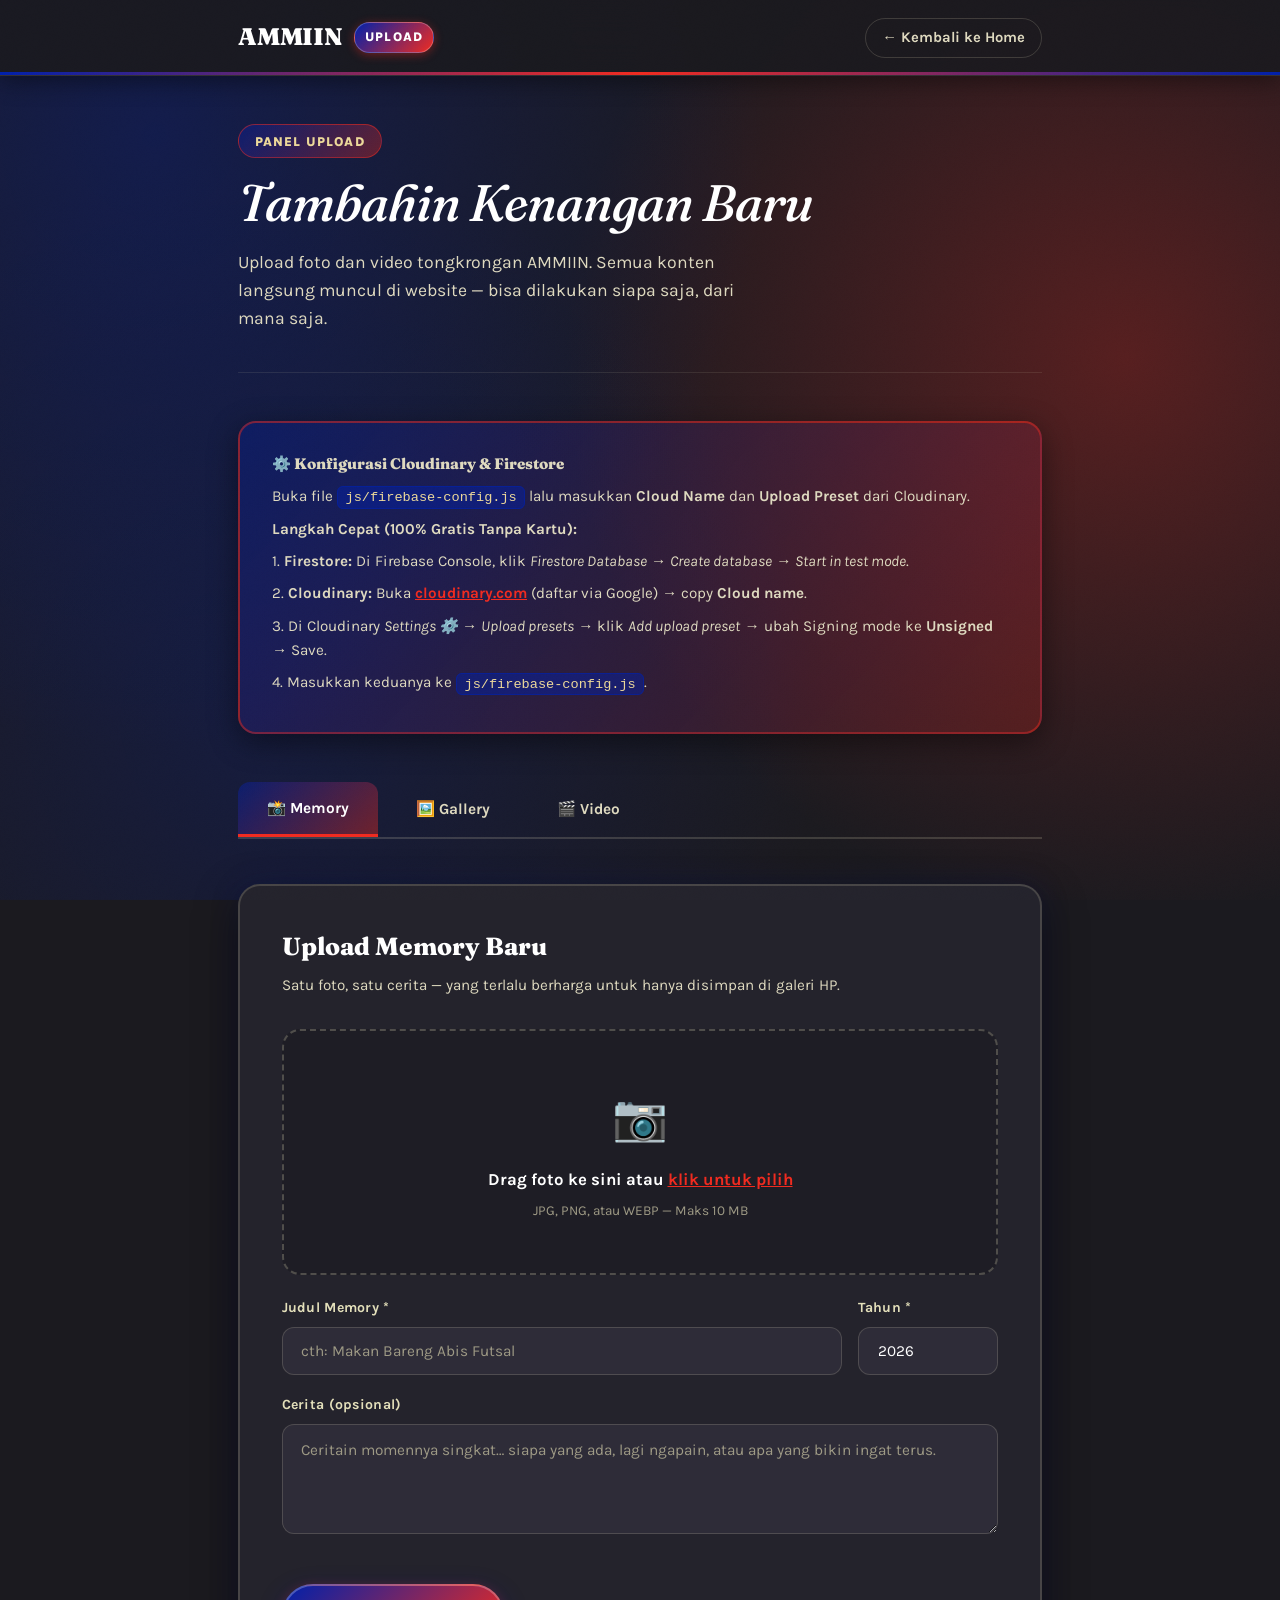
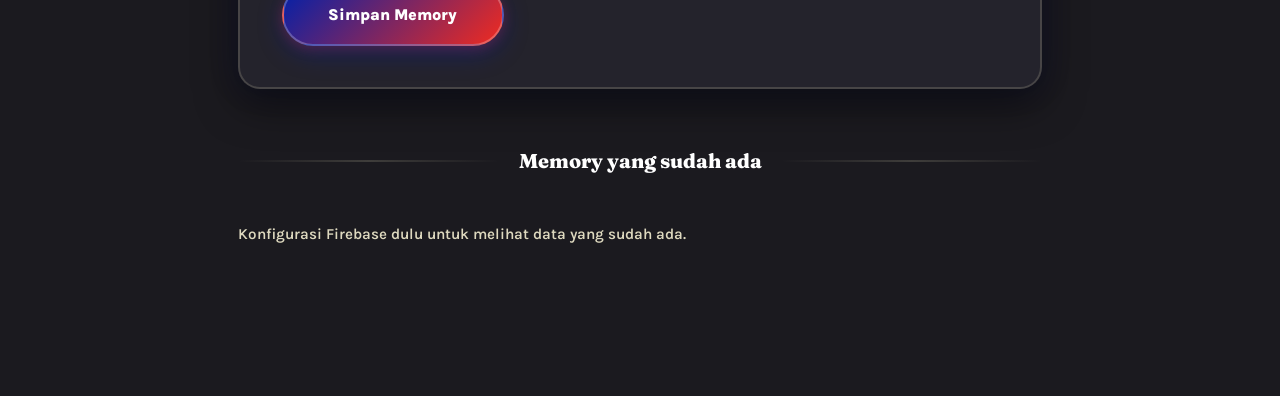
==== commit f5697bd2: "Restore original Fraunces and Karla fonts with fun color palette" ====
--- a/upload.html
+++ b/upload.html
@@ -10,7 +10,7 @@
 
   <link rel="preconnect" href="https://fonts.googleapis.com">
   <link rel="preconnect" href="https://fonts.gstatic.com" crossorigin>
-  <link href="https://fonts.googleapis.com/css2?family=Outfit:wght@400;500;600;700;800;900&family=Plus+Jakarta+Sans:wght@400;500;600;700;800&display=swap" rel="stylesheet">
+  <link href="https://fonts.googleapis.com/css2?family=Fraunces:ital,opsz,wght@0,9..144,300;0,9..144,400;0,9..144,500;0,9..144,600;0,9..144,700;1,9..144,400;1,9..144,500;1,9..144,600&family=Karla:ital,wght@0,300;0,400;0,500;0,600;0,700;1,400&display=swap" rel="stylesheet">
 
   <link rel="stylesheet" href="css/style.css" />
   <link rel="stylesheet" href="css/upload.css" />
--- a/css/style.css
+++ b/css/style.css
@@ -42,9 +42,9 @@
   --shadow-fun:            0 8px 25px rgba(0, 32, 170, 0.4), 0 3px 12px rgba(240, 43, 32, 0.35);
   --shadow-fun-lg:         0 14px 38px rgba(0, 32, 170, 0.55), 0 6px 20px rgba(240, 43, 32, 0.45);
 
-  /* Modern Fun Fonts */
-  --font-display: "Outfit", -apple-system, BlinkMacSystemFont, "Segoe UI", sans-serif;
-  --font-body:    "Plus Jakarta Sans", -apple-system, BlinkMacSystemFont, "Segoe UI", sans-serif;
+  /* Original Fonts restored: Fraunces & Karla */
+  --font-display: "Fraunces", Georgia, "Times New Roman", serif;
+  --font-body:    "Karla", -apple-system, BlinkMacSystemFont, "Segoe UI", sans-serif;
 
   --measure: 680px;
   --gutter: clamp(1.25rem, 4vw, 3rem);
@@ -117,9 +117,10 @@
 .section-head { max-width: var(--measure); margin: 0 0 3rem; }
 .section-title {
   font-family: var(--font-display);
-  font-weight: 800;
+  font-weight: 500;
+  font-style: italic;
   font-size: clamp(2.3rem, 5vw, 3.4rem);
-  letter-spacing: -0.02em;
+  letter-spacing: -0.01em;
   color: var(--color-ink);
   margin-bottom: 0.6rem;
   line-height: 1.15;
@@ -205,9 +206,10 @@
 }
 .nav-brand {
   font-family: var(--font-display);
-  font-weight: 900;
+  font-style: italic;
+  font-weight: 600;
   font-size: 1.55rem;
-  letter-spacing: -0.01em;
+  letter-spacing: 0.02em;
   color: var(--color-ink);
   display: flex;
   align-items: center;
@@ -337,13 +339,14 @@
 }
 .hero-title {
   font-family: var(--font-display);
-  font-weight: 900;
-  font-size: clamp(3.8rem, 13vw, 8.5rem);
+  font-weight: 500;
+  font-style: italic;
+  font-size: clamp(3.6rem, 12vw, 8rem);
   line-height: 0.95;
-  letter-spacing: -0.03em;
+  letter-spacing: -0.02em;
   color: #ffffff;
   margin-bottom: 1.4rem;
-  text-shadow: 0 4px 20px rgba(0, 0, 0, 0.5);
+  text-shadow: 0 4px 25px rgba(0, 0, 0, 0.5);
 }
 .hero-subtitle {
   max-width: 36ch;
--- a/css/upload.css
+++ b/css/upload.css
@@ -131,7 +131,8 @@
 .upload-hero-title {
   font-family: var(--font-display);
   font-size: clamp(2.2rem, 5vw, 3.2rem);
-  font-weight: 900;
+  font-weight: 500;
+  font-style: italic;
   line-height: 1.15;
   color: #ffffff;
   margin-bottom: 0.9rem;
